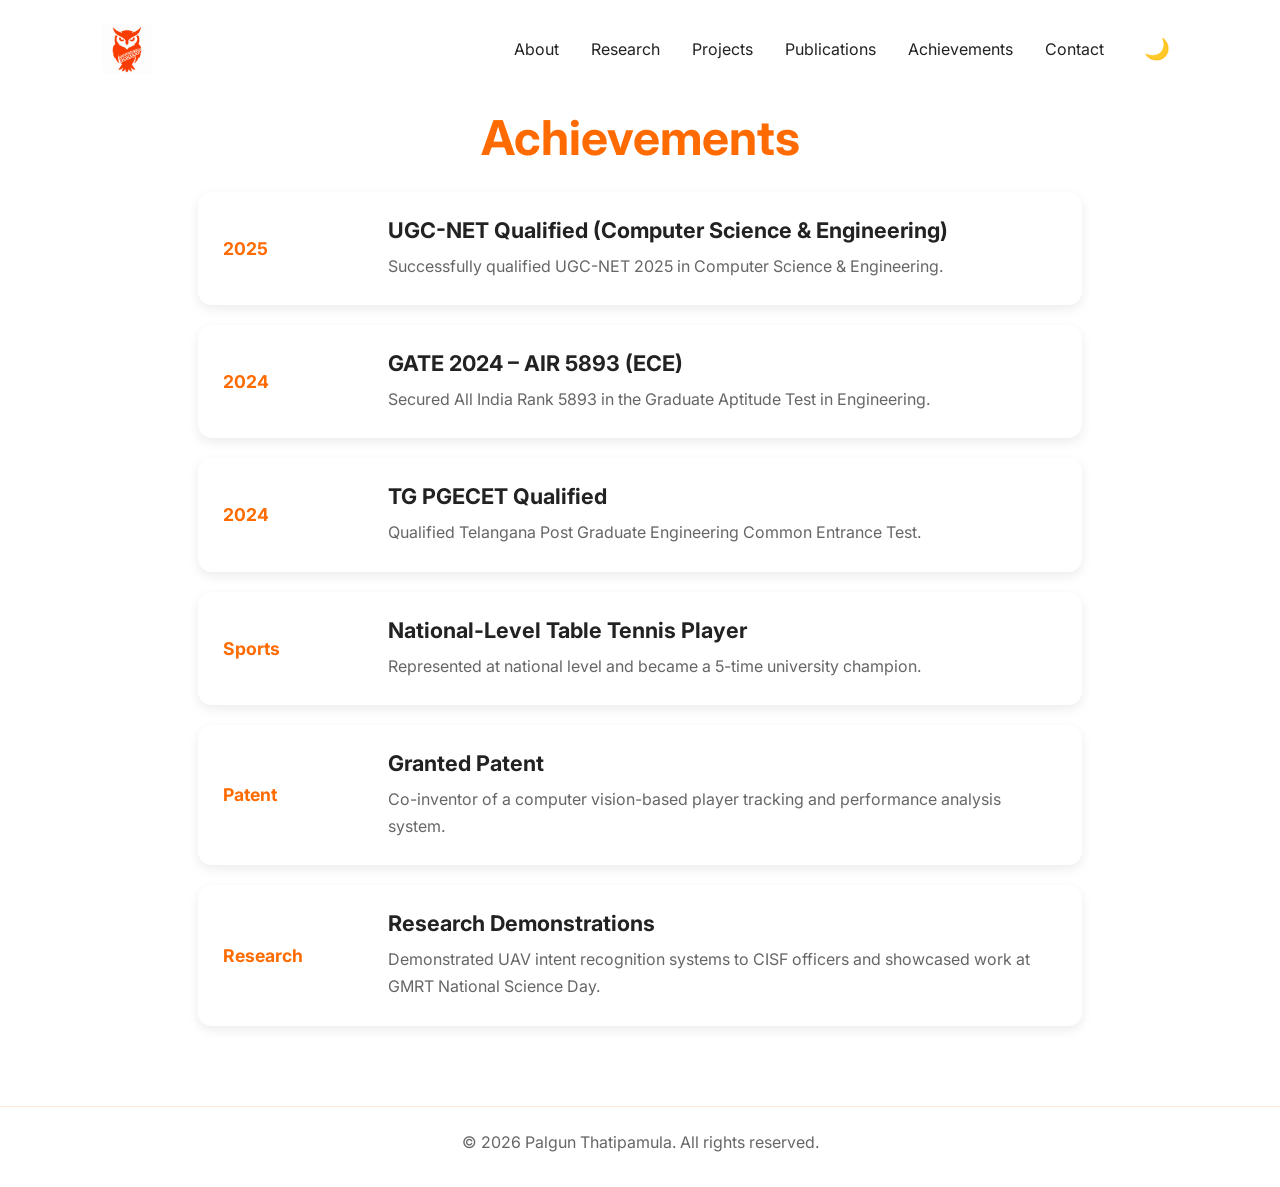
==== achievements.html @ 4d56b1d9 "Add files via upload" ====
<!DOCTYPE html>
<html lang="en">

<head>

    <meta charset="UTF-8">
    <meta name="viewport" content="width=device-width, initial-scale=1.0">

    <title>Achievements | Palgun Thatipamula</title>

    <link rel="stylesheet" href="style.css">

    <link rel="preconnect" href="https://fonts.googleapis.com">

    <link rel="preconnect" href="https://fonts.gstatic.com" crossorigin>

    <link href="https://fonts.googleapis.com/css2?family=Inter:wght@300;400;500;600;700;800&display=swap" rel="stylesheet">

</head>

<body>
<video autoplay muted loop playsinline id="bg-video">

    <source src="assets/backf.mp4" type="video/mp4">

</video>
<nav class="navbar">

    <div class="logo">
        <a href="index.html">
            <img src="assets/logo.png" alt="Palgun Logo">
        </a>
    </div>

    <!-- Hamburger Menu Button - Add this here -->
    <button class="hamburger" id="hamburger">
        <span></span>
        <span></span>
        <span></span>
    </button>

    <ul class="nav-links">
        <li><a href="index.html#about">About</a></li>
        <li><a href="index.html#research">Research</a></li>
        <li><a href="projects.html">Projects</a></li>
        <li><a href="publications.html">Publications</a></li>
        <li><a href="achievements.html">Achievements</a></li>
        <li><a href="index.html#contact">Contact</a></li>
        <li><button id="theme-toggle">🌙</button></li>
    </ul>

</nav>

<section class="achievements-heading">

    <h2>Achievements</h2>

</section>

<section class="achievements-container">

    <div class="achievement-card">

        <div class="achievement-year">2025</div>

        <div class="achievement-content">

            <h3>UGC-NET Qualified (Computer Science & Engineering)</h3>

            <p>
                Successfully qualified UGC-NET 2025 in Computer Science & Engineering.
            </p>

        </div>

    </div>

    <div class="achievement-card">

        <div class="achievement-year">2024</div>

        <div class="achievement-content">

            <h3>GATE 2024 – AIR 5893 (ECE)</h3>

            <p>
                Secured All India Rank 5893 in the Graduate Aptitude Test in Engineering.
            </p>

        </div>

    </div>

    <div class="achievement-card">

        <div class="achievement-year">2024</div>

        <div class="achievement-content">

            <h3>TG PGECET Qualified</h3>

            <p>
                Qualified Telangana Post Graduate Engineering Common Entrance Test.
            </p>

        </div>

    </div>

    <div class="achievement-card">

        <div class="achievement-year">Sports</div>

        <div class="achievement-content">

            <h3>National-Level Table Tennis Player</h3>

            <p>
                Represented at national level and became a 5-time university champion.
            </p>

        </div>

    </div>

    <div class="achievement-card">

        <div class="achievement-year">Patent</div>

        <div class="achievement-content">

            <h3>Granted Patent</h3>

            <p>
                Co-inventor of a computer vision-based player tracking and performance analysis system.
            </p>

        </div>

    </div>

    <div class="achievement-card">

        <div class="achievement-year">Research</div>

        <div class="achievement-content">

            <h3>Research Demonstrations</h3>

            <p>
                Demonstrated UAV intent recognition systems to CISF officers and showcased work at GMRT National Science Day.
            </p>

        </div>

    </div>

</section>

<footer class="footer">
    <p>© 2026 Palgun Thatipamula. All rights reserved.</p>
</footer>
<script src="script.js"></script>
</body>

</html>
---- style.css ----
:root {
  --bg: #ffffff;
  --text: #222222;
  --text-light: #666666;
  --card: #ffffff;
  --card-hover: #f8f9fa;
  --accent: #FF6B00;
  --accent-hover: #E65C00;
  --shadow: rgba(0,0,0,0.08);
  --shadow-hover: rgba(0,0,0,0.12);
  --border: rgba(255,107,0,0.15);
}

.dark {
  --bg: #111827;
  --text: #f3f4f6;
  --text-light: #9ca3af;
  --card: #1f2937;
  --card-hover: #374151;
  --accent: #FF6B00;
  --accent-hover: #E65C00;
  --shadow: rgba(0,0,0,0.3);
  --shadow-hover: rgba(0,0,0,0.5);
  --border: rgba(255,107,0,0.25);
}

* {
  margin: 0;
  padding: 0;
  box-sizing: border-box;
}

html {
  scroll-behavior: smooth;
}

body {
  font-family: 'Inter', sans-serif;
  background: var(--bg);
  color: var(--text);
  transition: background 0.3s ease, color 0.3s ease;
}

/* Navigation */
.navbar {
  width: 100%;
  padding: 24px 8%;
  display: flex;
  justify-content: space-between;
  align-items: center;
  position: sticky;
  top: 0;
  background: rgba(255,255,255,0.95);
  backdrop-filter: blur(12px);
  z-index: 100;
  transition: background 0.3s ease;
}

.dark .navbar {
  background: rgba(17, 24, 39, 0.95);
}

.logo {
  display: flex;
  align-items: center;
}

.logo img {
  height: 50px;
  width: auto;
  display: block;
}

.nav-links {
  display: flex;
  gap: 32px;
  list-style: none;
  align-items: center;
}

.nav-links a {
  text-decoration: none;
  color: var(--text);
  transition: 0.3s;
}

.nav-links a:hover {
  color: var(--accent);
}

#theme-toggle {
  border: none;
  background: transparent;
  font-size: 1.3rem;
  cursor: pointer;
  color: var(--accent);
  transition: 0.3s ease;
  padding: 4px 8px;
}

#theme-toggle:hover {
  transform: rotate(20deg);
}

/* Mobile Menu */
.hamburger {
  display: none;
  flex-direction: column;
  gap: 5px;
  cursor: pointer;
  background: transparent;
  border: none;
  padding: 5px;
}

.hamburger span {
  width: 28px;
  height: 3px;
  background: var(--text);
  border-radius: 3px;
  transition: 0.3s ease;
}

/* Hero Section */
.hero {
  min-height: 75vh;
  padding: 40px 10%;
  display: flex;
  align-items: center;
  justify-content: center;
  gap: 40px;
}

.hero-left {
  flex: 0.9;
  max-width: 650px;
}

.hero-left h1 {
  font-size: 3.2rem;
  line-height: 1.1;
  margin-bottom: 16px;
  font-weight: 800;
  color: var(--accent);
}

.hero-left h2 {
  font-size: 2rem;
  line-height: 1.4;
  margin-bottom: 20px;
  color: var(--text);
}

.hero-left p {
  color: var(--text-light);
  line-height: 1.8;
}

.hero-description {
  margin-top: 20px;
  max-width: 700px;
}

.hero-affiliation {
  color: var(--text-light);
  margin-bottom: 15px;
  font-size: 1rem;
}

.hero-buttons {
  display: flex;
  flex-wrap: wrap;
  gap: 15px;
  margin-top: 35px;
}

.btn-primary,
.btn-secondary {
  padding: 12px 24px;
  border-radius: 8px;
  text-decoration: none;
  font-weight: 600;
  transition: 0.3s ease;
}

.btn-primary {
  background: var(--accent);
  color: white;
}

.btn-primary:hover {
  transform: translateY(-3px);
  background: var(--accent-hover);
}

.btn-secondary {
  border: 1px solid var(--accent);
  color: var(--accent);
}

.btn-secondary:hover {
  background: rgba(255,107,0,0.08);
}

/* Profile Image */
.hero-right {
  flex: 0.5;
  display: flex;
  justify-content: center;
  align-items: center;
}

.hero-right img {
  width: 260px;
  height: 260px;
  object-fit: cover;
  object-position: center top;
  border-radius: 50%;
  border: none;
  box-shadow: 0 8px 25px var(--shadow);
}

/* Mobile & Tablet */
@media (max-width: 900px) {
  .hamburger {
    display: flex;
  }

  .nav-links {
    display: none;
    position: absolute;
    top: 80px;
    right: 20px;
    background: var(--bg);
    flex-direction: column;
    padding: 20px;
    border-radius: 12px;
    box-shadow: 0 10px 30px var(--shadow);
    width: auto;
    min-width: 200px;
    gap: 15px;
    transition: background 0.3s ease;
  }

  .nav-links.active {
    display: flex;
  }

  .nav-links a {
    font-size: 1rem;
    padding: 8px 12px;
    border-radius: 8px;
    transition: 0.3s ease;
  }

  .nav-links a:hover {
    background: rgba(255,107,0,0.08);
  }

  #theme-toggle {
    font-size: 1.2rem;
    padding: 8px 12px;
    width: 100%;
    text-align: left;
  }

  .hero {
    flex-direction: column-reverse;
    text-align: center;
    padding-top: 40px;
    min-height: auto;
    gap: 30px;
  }

  .hero-left h1 {
    font-size: 2.5rem;
  }

  .hero-left h2 {
    font-size: 1.4rem;
  }

  .hero-left {
    max-width: 100%;
  }

  .hero-right img {
    width: 200px;
    height: 200px;
  }

  .hero-buttons {
    justify-content: center;
  }
}

/* ==========================
   COMMON SECTIONS
========================== */
.about,
.interests,
.contact {
  padding: 40px 8%;
}

.section-title {
  text-align: center;
  margin-bottom: 35px;
}

.section-title h2 {
  font-size: 2.4rem;
  color: var(--accent);
}

/* ==========================
   ABOUT
========================== */
.about-content {
  display: flex;
  justify-content: center;
}

.about-text {
  max-width: 850px;
  text-align: center;
}

.about-text p {
  font-size: 1.1rem;
  line-height: 2;
  color: var(--text-light);
  margin-bottom: 20px;
}

/* ==========================
   INTERESTS
========================== */
.interest-grid {
  display: grid;
  grid-template-columns: repeat(auto-fit, minmax(250px, 250px));
  justify-content: center;
  gap: 20px;
  max-width: 1200px;
  margin: 0 auto;
}

.interest-card {
  background: var(--card);
  padding: 25px;
  border-radius: 12px;
  border: 1px solid var(--border);
  transition: 0.3s ease;
  font-weight: 600;
  text-align: center;
  color: var(--text);
}

.interest-card:hover {
  transform: translateY(-6px);
  border-color: var(--accent);
  box-shadow: 0 10px 30px var(--shadow);
}

/* ==========================
   CONTACT
========================== */
.contact {
  padding: 40px 8%;
  text-align: center;
}

.contact-container {
  max-width: 800px;
  margin: auto;
}

.contact-container p {
  color: var(--text-light);
  line-height: 1.9;
  margin-bottom: 30px;
}

.contact-links {
  display: flex;
  justify-content: center;
  flex-wrap: wrap;
  gap: 15px;
}

.contact-links a {
  text-decoration: none;
  color: var(--accent);
  border: 1px solid var(--accent);
  padding: 10px 18px;
  border-radius: 8px;
  transition: 0.3s ease;
}

.contact-links a:hover {
  background: rgba(255,107,0,0.08);
}

.contact-icons {
  display: flex;
  justify-content: center;
  gap: 30px;
  margin-top: 30px;
}

.contact-icons a {
  transition: 0.3s ease;
}

.contact-icons a:hover {
  transform: translateY(-5px) scale(1.08);
}

.contact-icons img {
  width: 48px;
  height: 48px;
  object-fit: contain;
}

/* ==========================
   FOOTER
========================== */
.footer {
  padding: 25px;
  text-align: center;
  border-top: 1px solid var(--border);
  color: var(--text-light);
}

.footer p:first-child {
  margin-bottom: 10px;
}

.hidden {
  opacity: 0;
  transform: translateY(40px);
  transition: all 0.8s ease;
}

.show {
  opacity: 1;
  transform: translateY(0);
}

/* ==========================
   PAGE HEADER
========================== */
.page-header {
  padding: 120px 10% 60px;
  text-align: center;
}

.page-header h1 {
  font-size: 3rem;
  color: var(--accent);
  margin-bottom: 15px;
}

.page-header p {
  max-width: 800px;
  margin: auto;
  color: var(--text-light);
}

/* ==========================
   PROJECTS PAGE
========================== */
.projects-heading {
  text-align: center;
  margin: 0;
  padding: 20px 0 20px 0;
}

.projects-heading h2 {
  font-size: 3rem;
  color: var(--accent);
  margin: 0;
}

.projects-heading p {
  color: var(--text-light);
  font-size: 1.1rem;
}

.projects-grid {
  max-width: 1400px;
  margin: 0 auto;
  padding: 20px 8% 80px;
  display: grid;
  grid-template-columns: repeat(3, 1fr);
  gap: 30px;
  padding-top: 0;
}

.project-card {
  background: var(--card);
  border-radius: 18px;
  overflow: hidden;
  min-height: 420px;
  box-shadow: 0 8px 25px var(--shadow);
  transition: 0.3s ease;
}

.project-card:hover {
  transform: translateY(-8px);
  box-shadow: 0 15px 35px var(--shadow-hover);
}

.project-card img {
  width: 100%;
  height: 220px;
  object-fit: cover;
  display: block;
}

.project-content {
  padding: 25px;
  background: linear-gradient(
    to bottom,
    var(--card-hover) 0%,
    var(--card) 40%
  );
  height: calc(100% - 220px);
}

.project-content h3 {
  color: var(--accent);
  margin-bottom: 12px;
  font-size: 1.3rem;
}

.project-content p {
  color: var(--text-light);
  line-height: 1.8;
}

/* Tablet */
@media (max-width: 1100px) {
  .projects-grid {
    grid-template-columns: repeat(2, 1fr);
  }
}

/* Mobile */
@media (max-width: 700px) {
  .projects-grid {
    grid-template-columns: 1fr;
    padding: 15px 8% 60px;
  }
  
  .projects-heading h2 {
    font-size: 2.2rem;
  }
  
  .projects-heading {
    padding: 5px 8% 0;
  }
}

/* ==========================
   PUBLICATIONS HEADING
========================== */

.publications-heading {
  text-align: center;
  padding: 20px 0 10px;
  margin: 0 auto;
}

.publications-heading h2 {
  color: var(--accent);
  font-size: 3rem;
  font-weight: 700;
  margin: 0;
}

/* ==========================
   PUBLICATIONS + PATENTS
========================== */

.pub-patent-container {
  max-width: 1400px;
  margin: 0 auto;
  padding: 10px 8% 80px;
  display: grid;
  grid-template-columns: 3fr 1.2fr;
  gap: 40px;
  align-items: start;
}

.column-title {
  color: var(--accent);
  margin-bottom: 25px;
  font-size: 2rem;
}

.pub-column,
.patent-column {
  display: flex;
  flex-direction: column;
  gap: 25px;
}

.publication-card {
  background: var(--card);
  padding: 30px;
  border-radius: 18px;
  box-shadow: 0 8px 25px var(--shadow);
  position: relative;
  transition: 0.3s ease;
}

.publication-card:hover {
  transform: translateY(-4px);
  box-shadow: 0 12px 30px var(--shadow-hover);
}

.publication-card h3 {
  margin-top: 15px;
  margin-bottom: 12px;
  color: var(--text);
}

.authors {
  color: var(--text-light);
  font-weight: 500;
  margin-bottom: 8px;
}

.venue {
  color: var(--accent);
  font-weight: 600;
  margin-bottom: 15px;
}

.pub-status {
  display: inline-block;
  padding: 6px 12px;
  border-radius: 30px;
  font-size: 0.85rem;
  font-weight: 600;
}

.published {
  background: #e8f8ec;
  color: #1f8b4c;
}

.dark .published {
  background: #1a3a2a;
  color: #4ade80;
}

.review {
  background: #fff4e6;
  color: #d97706;
}

.dark .review {
  background: #3a2a1a;
  color: #fbbf24;
}

@media (max-width: 900px) {
  .pub-patent-container {
    grid-template-columns: 1fr;
  }
}

/* ==========================
   ACHIEVEMENTS PAGE
========================== */
.achievements-heading {
  text-align: center;
  padding: 10px 8% 0;
}

.achievements-heading h2 {
  font-size: 3rem;
  color: var(--accent);
  margin-bottom: 5px;
}

.achievements-heading p {
  color: var(--text-light);
  font-size: 1.1rem;
}

.achievements-container {
  width: 85%;
  max-width: 1500px;
  margin: auto;
  padding: 20px 8% 80px;
  display: flex;
  flex-direction: column;
  gap: 20px;
}

.achievement-card {
  display: flex;
  align-items: center;
  gap: 25px;
  background: var(--card);
  border-radius: 14px;
  padding: 25px;
  box-shadow: 0 4px 12px var(--shadow);
  transition: 0.3s ease;
}

.achievement-card:hover {
  transform: translateY(-4px);
  box-shadow: 0 12px 30px var(--shadow-hover);
}

.achievement-year {
  min-width: 140px;
  font-weight: 700;
  color: var(--accent);
  font-size: 1.1rem;
}

.achievement-content {
  flex: 1;
}

.achievement-content h3 {
  margin-bottom: 10px;
  color: var(--text);
  font-size: 1.35rem;
}

.achievement-content p {
  color: var(--text-light);
  line-height: 1.7;
  margin: 0;
}

/* Mobile */
@media (max-width: 700px) {
  .achievement-card {
    flex-direction: column;
    align-items: flex-start;
    padding: 20px;
    gap: 12px;
  }
  
  .achievement-year {
    min-width: auto;
    font-size: 1rem;
  }
  
  .achievements-heading h2 {
    font-size: 2.2rem;
  }
  
  .achievements-container {
    width: 100%;
    padding: 10px 8% 60px;
    gap: 15px;
  }
}

/* ==========================
   BACKGROUND VIDEO
========================== */
#bg-video {
  position: fixed;
  top: 0;
  left: 0;
  width: 100%;
  height: 100%;
  object-fit: cover;
  z-index: -1;
  opacity: 0.15;
}
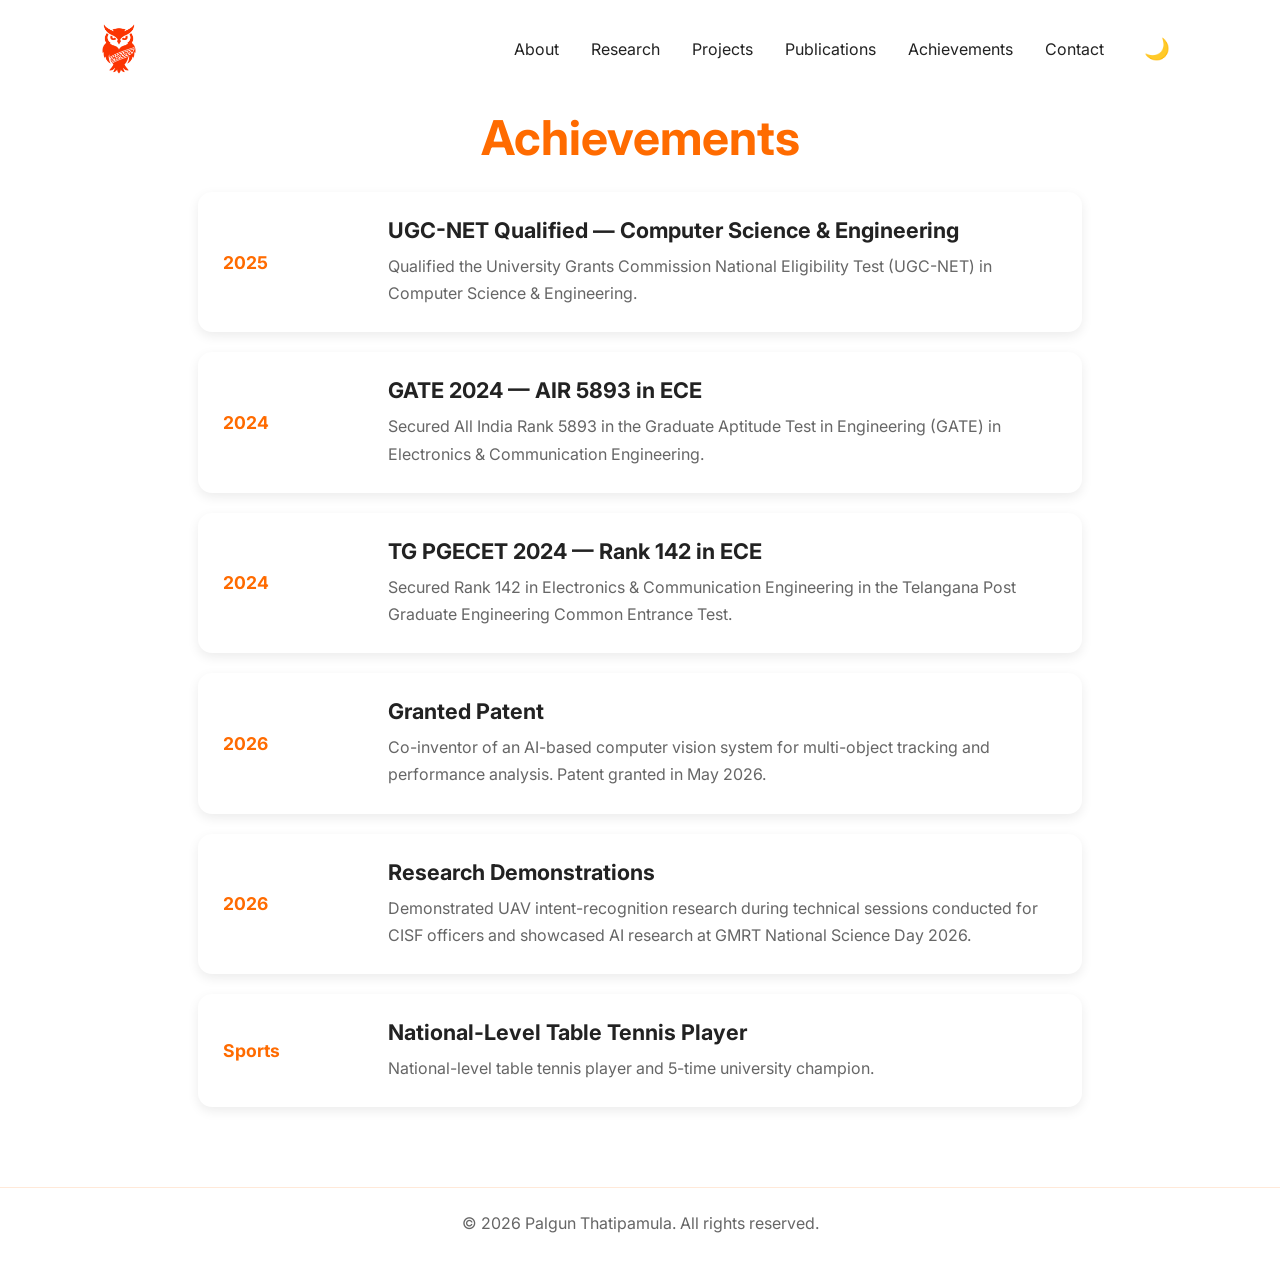
==== commit 66f28bef: "Update achievements.html" ====
--- a/achievements.html
+++ b/achievements.html
@@ -1,3 +1,4 @@
+
 <!DOCTYPE html>
 <html lang="en">
 
@@ -11,7 +12,6 @@
     <link rel="stylesheet" href="style.css">
 
     <link rel="preconnect" href="https://fonts.googleapis.com">
-
     <link rel="preconnect" href="https://fonts.gstatic.com" crossorigin>
 
     <link href="https://fonts.googleapis.com/css2?family=Inter:wght@300;400;500;600;700;800&display=swap" rel="stylesheet">
@@ -19,11 +19,16 @@
 </head>
 
 <body>
+
 <video autoplay muted loop playsinline id="bg-video">
-
     <source src="assets/backf.mp4" type="video/mp4">
-
 </video>
+
+
+<!-- =======================
+     NAVBAR
+======================== -->
+
 <nav class="navbar">
 
     <div class="logo">
@@ -32,7 +37,6 @@
         </a>
     </div>
 
-    <!-- Hamburger Menu Button - Add this here -->
     <button class="hamburger" id="hamburger">
         <span></span>
         <span></span>
@@ -40,127 +44,222 @@
     </button>
 
     <ul class="nav-links">
-        <li><a href="index.html#about">About</a></li>
-        <li><a href="index.html#research">Research</a></li>
-        <li><a href="projects.html">Projects</a></li>
-        <li><a href="publications.html">Publications</a></li>
-        <li><a href="achievements.html">Achievements</a></li>
-        <li><a href="index.html#contact">Contact</a></li>
-        <li><button id="theme-toggle">🌙</button></li>
+
+        <li>
+            <a href="index.html#about">About</a>
+        </li>
+
+        <li>
+            <a href="index.html#research">Research</a>
+        </li>
+
+        <li>
+            <a href="projects.html">Projects</a>
+        </li>
+
+        <li>
+            <a href="publications.html">Publications</a>
+        </li>
+
+        <li>
+            <a href="achievements.html">Achievements</a>
+        </li>
+
+        <li>
+            <a href="index.html#contact">Contact</a>
+        </li>
+
+        <li>
+            <button id="theme-toggle">🌙</button>
+        </li>
+
     </ul>
 
 </nav>
 
+
+<!-- =======================
+     PAGE HEADING
+======================== -->
+
 <section class="achievements-heading">
 
     <h2>Achievements</h2>
 
 </section>
 
+
+<!-- =======================
+     ACHIEVEMENTS
+======================== -->
+
 <section class="achievements-container">
 
-    <div class="achievement-card">
-
-        <div class="achievement-year">2025</div>
-
-        <div class="achievement-content">
-
-            <h3>UGC-NET Qualified (Computer Science & Engineering)</h3>
-
-            <p>
-                Successfully qualified UGC-NET 2025 in Computer Science & Engineering.
-            </p>
-
-        </div>
-
-    </div>
-
-    <div class="achievement-card">
-
-        <div class="achievement-year">2024</div>
-
-        <div class="achievement-content">
-
-            <h3>GATE 2024 – AIR 5893 (ECE)</h3>
-
-            <p>
-                Secured All India Rank 5893 in the Graduate Aptitude Test in Engineering.
-            </p>
-
-        </div>
-
-    </div>
-
-    <div class="achievement-card">
-
-        <div class="achievement-year">2024</div>
-
-        <div class="achievement-content">
-
-            <h3>TG PGECET Qualified</h3>
-
-            <p>
-                Qualified Telangana Post Graduate Engineering Common Entrance Test.
-            </p>
-
-        </div>
-
-    </div>
-
-    <div class="achievement-card">
-
-        <div class="achievement-year">Sports</div>
-
-        <div class="achievement-content">
-
-            <h3>National-Level Table Tennis Player</h3>
-
-            <p>
-                Represented at national level and became a 5-time university champion.
-            </p>
-
-        </div>
-
-    </div>
-
-    <div class="achievement-card">
-
-        <div class="achievement-year">Patent</div>
-
-        <div class="achievement-content">
-
-            <h3>Granted Patent</h3>
-
-            <p>
-                Co-inventor of a computer vision-based player tracking and performance analysis system.
-            </p>
-
-        </div>
-
-    </div>
-
-    <div class="achievement-card">
-
-        <div class="achievement-year">Research</div>
-
-        <div class="achievement-content">
-
-            <h3>Research Demonstrations</h3>
-
-            <p>
-                Demonstrated UAV intent recognition systems to CISF officers and showcased work at GMRT National Science Day.
-            </p>
-
-        </div>
-
-    </div>
+
+    <!-- UGC-NET -->
+
+    <div class="achievement-card">
+
+        <div class="achievement-year">
+            2025
+        </div>
+
+        <div class="achievement-content">
+
+            <h3>
+                UGC-NET Qualified — Computer Science & Engineering
+            </h3>
+
+            <p>
+                Qualified the University Grants Commission National
+                Eligibility Test (UGC-NET) in Computer Science & Engineering.
+            </p>
+
+        </div>
+
+    </div>
+
+
+    <!-- GATE -->
+
+    <div class="achievement-card">
+
+        <div class="achievement-year">
+            2024
+        </div>
+
+        <div class="achievement-content">
+
+            <h3>
+                GATE 2024 — AIR 5893 in ECE
+            </h3>
+
+            <p>
+                Secured All India Rank 5893 in the Graduate Aptitude Test
+                in Engineering (GATE) in Electronics & Communication Engineering.
+            </p>
+
+        </div>
+
+    </div>
+
+
+    <!-- TG PGECET -->
+
+    <div class="achievement-card">
+
+        <div class="achievement-year">
+            2024
+        </div>
+
+        <div class="achievement-content">
+
+            <h3>
+                TG PGECET 2024 — Rank 142 in ECE
+            </h3>
+
+            <p>
+                Secured Rank 142 in Electronics & Communication Engineering
+                in the Telangana Post Graduate Engineering Common Entrance Test.
+            </p>
+
+        </div>
+
+    </div>
+
+
+    <!-- PATENT -->
+
+    <div class="achievement-card">
+
+        <div class="achievement-year">
+            2026
+        </div>
+
+        <div class="achievement-content">
+
+            <h3>
+                Granted Patent
+            </h3>
+
+            <p>
+                Co-inventor of an AI-based computer vision system for
+                multi-object tracking and performance analysis.
+                Patent granted in May 2026.
+            </p>
+
+        </div>
+
+    </div>
+
+
+    <!-- RESEARCH DEMONSTRATIONS -->
+
+    <div class="achievement-card">
+
+        <div class="achievement-year">
+            2026
+        </div>
+
+        <div class="achievement-content">
+
+            <h3>
+                Research Demonstrations
+            </h3>
+
+            <p>
+                Demonstrated UAV intent-recognition research during
+                technical sessions conducted for CISF officers and
+                showcased AI research at GMRT National Science Day 2026.
+            </p>
+
+        </div>
+
+    </div>
+
+
+    <!-- TABLE TENNIS -->
+
+    <div class="achievement-card">
+
+        <div class="achievement-year">
+            Sports
+        </div>
+
+        <div class="achievement-content">
+
+            <h3>
+                National-Level Table Tennis Player
+            </h3>
+
+            <p>
+                National-level table tennis player and
+                5-time university champion.
+            </p>
+
+        </div>
+
+    </div>
+
 
 </section>
 
+
+<!-- =======================
+     FOOTER
+======================== -->
+
 <footer class="footer">
-    <p>© 2026 Palgun Thatipamula. All rights reserved.</p>
+
+    <p>
+        © 2026 Palgun Thatipamula. All rights reserved.
+    </p>
+
 </footer>
+
+
 <script src="script.js"></script>
+
 </body>
 
-</html>+</html>
--- a/style.css
+++ b/style.css
@@ -305,7 +305,7 @@
 
 .section-title {
   text-align: center;
-  margin-bottom: 35px;
+  margin-bottom: 50px;
 }
 
 .section-title h2 {
@@ -777,4 +777,4 @@
   object-fit: cover;
   z-index: -1;
   opacity: 0.15;
-}+}
